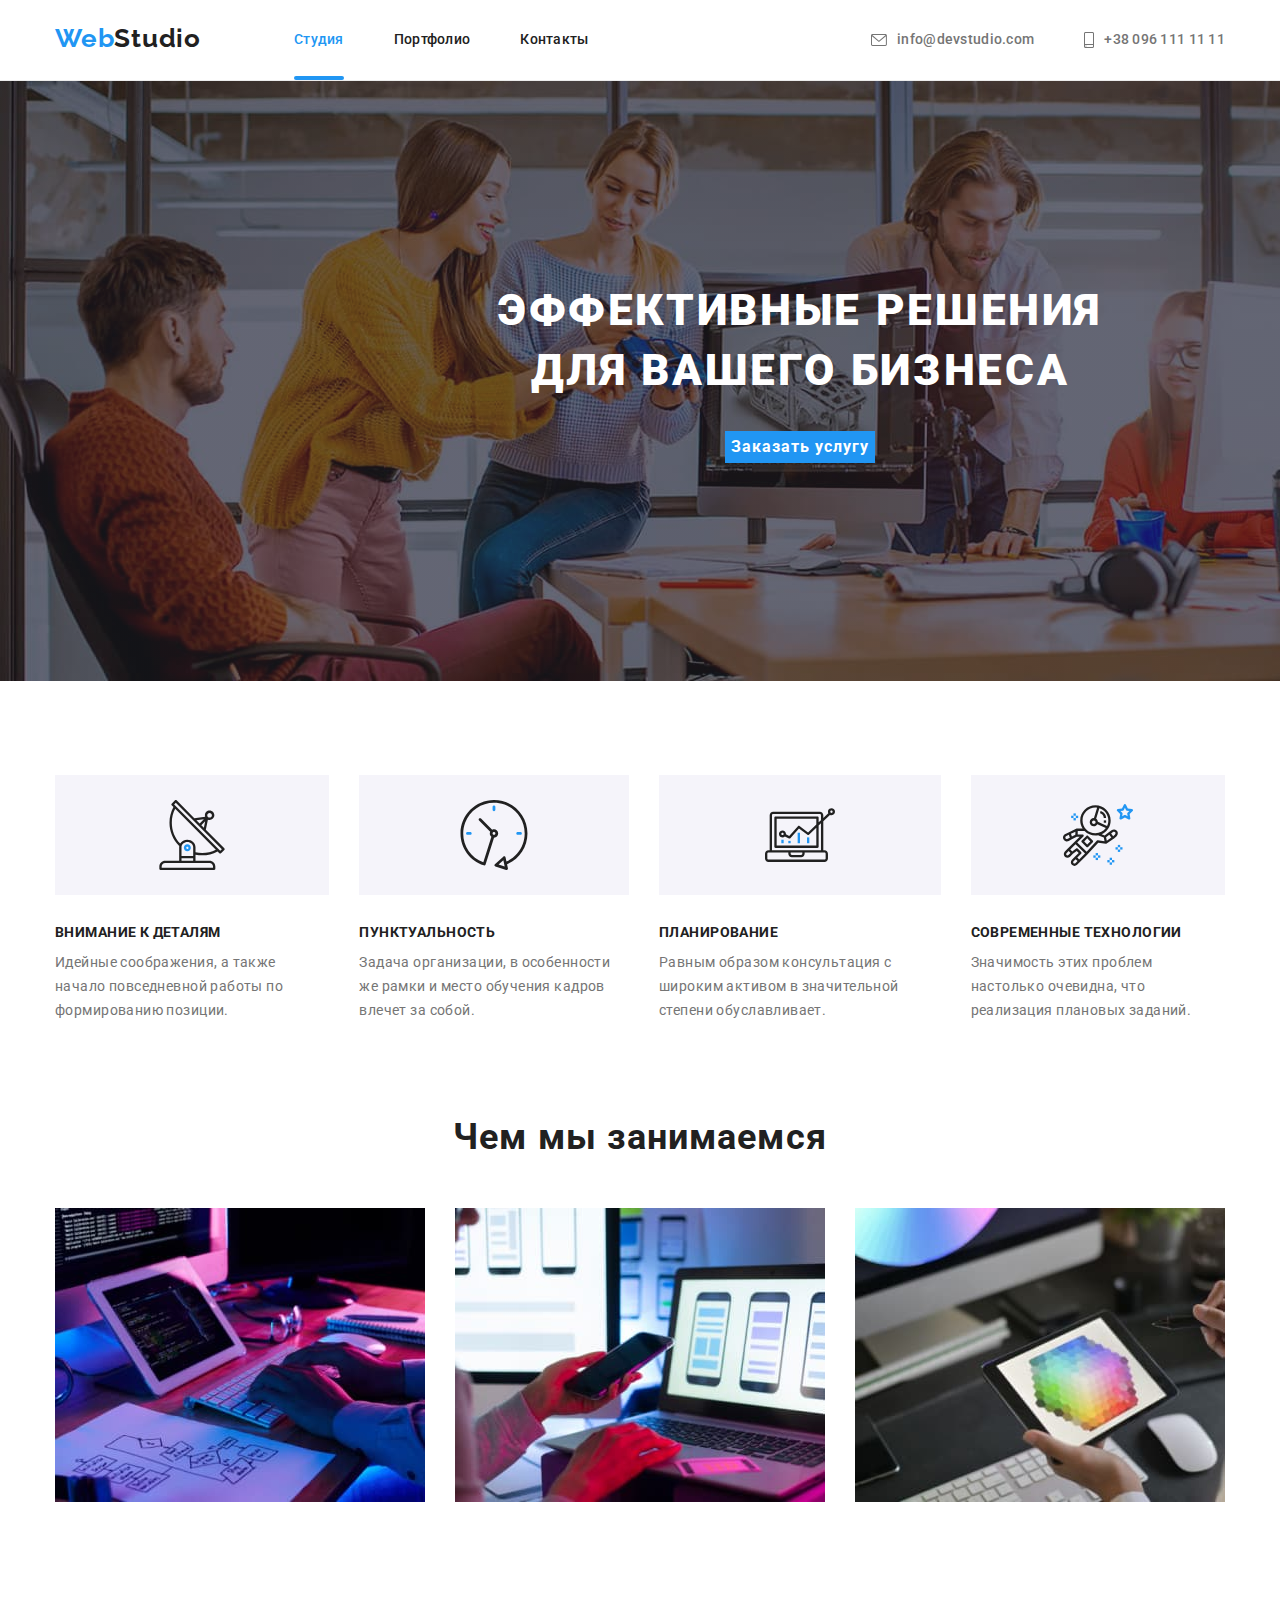
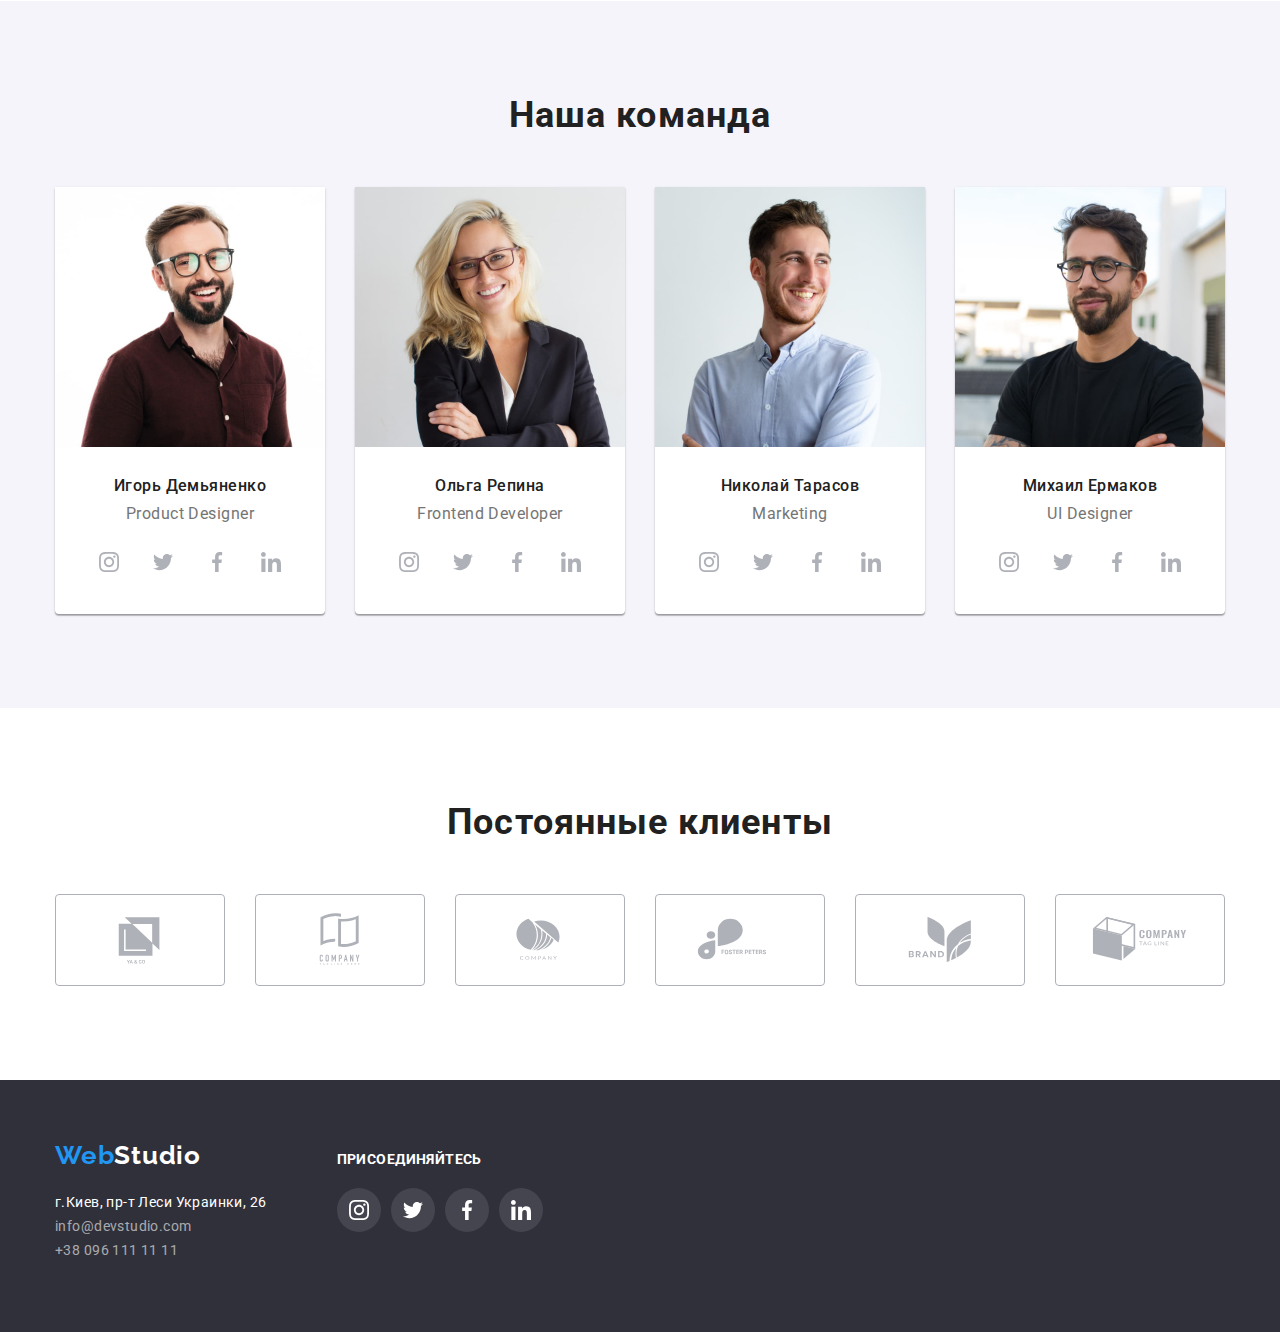
==== index.html @ f33205f9 "подчёркивание ссылки текущей страницы" ====
<!DOCTYPE html>
<html lang="en">
<head>
    <meta charset="UTF-8">
    <meta http-equiv="X-UA-Compatible" content="IE=edge">
    <meta name="viewport" content="width=device-width, initial-scale=1.0">
    <title>WebStudio</title>
    <link rel="preconnect" href="https://fonts.googleapis.com">
    <link rel="preconnect" href="https://fonts.gstatic.com" crossorigin>
    <link href="https://fonts.googleapis.com/css2?family=Raleway:wght@700&family=Roboto:wght@400;500;700;900&display=swap"
        rel="stylesheet">
        <link rel="stylesheet" href="https://cdnjs.cloudflare.com/ajax/libs/modern-normalize/1.1.0/modern-normalize.min.css">

    <link rel="stylesheet" href="./css/styles.css">
</head>
<body>
   <!-- header -->
    <header class="header-page">
        <div class="container ">
        <div class="header-container">
            <nav class="header-nav">
                <a href="./index.html" class="logo"><span class="header-logo">Web</span>Studio </a>
                <ul class="site-nav list">
                    <li class="item"> <a href="./index.html" class="link current">Студия</a></li>
                    <li class="item"> <a href="./portfolio.html" class="link">Портфолио</a></li>
                    <li class="item"> <a href="/" class="link">Контакты</a></li>
                </ul>
            </nav>
            <ul class="header-contacts list">
                <li class="item"> <a class="link" href="mailto:info@devstudio.com">
                    <svg class="header-contacts-icon" height="12" width="16">
                    <use href="./img/icons.svg/symbol-defs.svg#icon-envelope"> </use>
                    </svg>
                    info@devstudio.com</a></li>
                <li class="item"> <a class="link" href="tel:+380961111111">
                    <svg class="header-contacts-icon" height="16" width="10">
                        <use href="./img/icons.svg/symbol-defs.svg#icon-smartphone"> </use>

                    </svg>
                    +38 096 111 11 11</a></li>
            
            </ul>
        </div>
        </div>
    </header>
    
    <main>
        <!-- Hero -->
        <section class="hero">
            <div class="container">
            <h1 class="hero-title">Эффективные решения для вашего бизнеса</h1>
           <button type="button" class="hero-btn btn">Заказать услугу</button>
        </div>
        </section>
    <!-- Features -->
    <section class="features">
        <div class="container">
        <h2 class="visually-hidden">Особенности компании</h2>
        <ul class="features-list list">
            <li class="item"> 
                <div class="features-icons">
                   <svg width="70" height="70"  >
                       <use href="./img/icons.svg/symbol-defs.svg#icon-antenna-1"> </use>
                   </svg>
                </div>
                <h3 class="features-title">Внимание к деталям</h3>
                <p class="features-text">Идейные соображения, а также начало повседневной работы по формированию позиции. </p>
            </li>
            <li class="item">
                <div class="features-icons">
                    <svg width="70" height="70">
                        <use href="./img/icons.svg/symbol-defs.svg#icon-clock-1"> </use>
                    </svg>
                </div>
                <h3 class="features-title">Пунктуальность</h3>
                <p class="features-text">Задача организации, в особенности же рамки и место обучения кадров влечет за собой.</p>
            </li>
            <li class="item"> 
                <div class="features-icons">
                    <svg width="70" height="70">
                        <use href="./img/icons.svg/symbol-defs.svg#icon-diagram-1"> </use>
                    </svg>
                </div>
                <h3 class="features-title">Планирование</h3>
                <p class="features-text">Равным образом консультация с широким активом в значительной степени обуславливает.</p>
            </li>
            <li class="item">
                <div class="features-icons">
                    <svg width="70" height="70">
                        <use href="./img/icons.svg/symbol-defs.svg#icon-astronaut-1"></use>

                    </svg>
                     
                </div>
                <h3 class="features-title">Современные технологии</h3>
                <p class="features-text">Значимость этих проблем настолько очевидна, что реализация плановых заданий.</p>
            </li>
        </ul>
        </div>
    </section>

    <!-- Work --> 
    <section class="work">
        <div class="container">
        <h2 class="work-title">Чем мы занимаемся</h2>
        <ul class="work-list list">
            <li class="item"><img src="./img/box1.jpg" alt="Десктопные приложения" width="370" height="294"></li>
            <li class="item"><img src="./img/box2.jpg" alt="Мобильные приложения" width="370" height="294"></li>
            <li class="item"><img src="./img/box3.jpg" alt="Дизайнерские решения" width="370" height="294"></li>           
        </ul>
        </div>
    </section>
    <!-- Team-->
    <section class="team">
        <div class="container">
        <h2 class="team-title">Наша команда</h2>
        <ul class="team-list list">
            <li class="item team-item">
                    <img src="./img/foto1.jpg" class="team-picture" alt="Игорь Демьяненко" width="270" height="260">
                   <div class="team-cart">
                        <h3 class="picture-title">Игорь Демьяненко</h3>
                        <p class="picture-text">Product Designer</p>
                        <ul class="team-socials list">
                            <li class="team-socials-title">
                                <a href="" class="socials-links">
                                    <svg class="social-icon" width="20" height="20">
                                        <use href="./img/icons.svg/symbol-defs.svg#icon-instagram-2">
                                        </use>
                                    </svg>
                                </a>
                            </li>
                            <li class="team-socials-title">
                                <a href="" class="socials-links">
                                <svg class="social-icon" width="20" height="20">
                                    <use href="./img/icons.svg/symbol-defs.svg#icon-twitter-1">
                                    </use>
                                </svg>
                            </a>
                        </li>
                            <li class="team-socials-title">
                                <a href="" class="socials-links">
                                    <svg class="social-icon" width="20" height="20">
                                        <use href="./img/icons.svg/symbol-defs.svg#icon-facebook-1">
                                        </use>
                                    </svg>
                                </a>
                            </li>
                            <li class="team-socials-title">
                                <a href="" class="socials-links">
                                    <svg class="social-icon" width="20" height="20">
                                        <use href="./img/icons.svg/symbol-defs.svg#icon-linkedin-1">
                                        </use>
                                    </svg>
                                </a>
                            </li>
                        </ul>
                   </div>
            </li>
            <li class="item team-item">
                    <img src="./img/foto2.jpg"class="team-picture" alt="Ольга Репина" width="270" height="260">
                   <div class="team-cart">
                        <h3 class="picture-title">Ольга Репина</h3>
                        <p class="picture-text">Frontend Developer</p>
                        <ul class="team-socials list">
                            <li class="team-socials-title">
                                <a href="" class="socials-links">
                                    <svg class="social-icon" width="20" height="20">
                                        <use href="./img/icons.svg/symbol-defs.svg#icon-instagram-2">
                                        </use>
                                    </svg>
                                </a>
                            </li>
                            <li class="team-socials-title">
                                <a href="" class="socials-links">
                                    <svg class="social-icon" width="20" height="20">
                                        <use href="./img/icons.svg/symbol-defs.svg#icon-twitter-1">
                                        </use>
                                    </svg>
                                </a>
                            </li>
                            <li class="team-socials-title">
                                <a href="" class="socials-links">
                                    <svg class="social-icon" width="20" height="20">
                                        <use href="./img/icons.svg/symbol-defs.svg#icon-facebook-1">
                                        </use>
                                    </svg>
                                </a>
                            </li>
                            <li class="team-socials-title">
                                <a href="" class="socials-links">
                                    <svg class="social-icon" width="20" height="20">
                                        <use href="./img/icons.svg/symbol-defs.svg#icon-linkedin-1">
                                        </use>
                                    </svg>
                                </a>
                            </li>
                        </ul>
                   </div>
            </li>
            <li class="item team-item">
                    <img src="./img/foto3.jpg"class="team-picture" alt="Николай Тарасов" width="270" height="260">
                   <div class="team-cart">
                        <h3 class="picture-title">Николай Тарасов</h3>
                        <p class="picture-text">Marketing</p>
                        <ul class="team-socials list">
                            <li class="team-socials-title">
                                <a href="" class="socials-links">
                                    <svg class="social-icon" width="20" height="20">
                                        <use href="./img/icons.svg/symbol-defs.svg#icon-instagram-2">
                                        </use>
                                    </svg>
                                </a>
                            </li>
                            <li class="team-socials-title">
                                <a href="" class="socials-links">
                                    <svg class="social-icon" width="20" height="20">
                                        <use href="./img/icons.svg/symbol-defs.svg#icon-twitter-1">
                                        </use>
                                    </svg>
                                </a>
                            </li>
                            <li class="team-socials-title">
                                <a href="" class="socials-links">
                                    <svg class="social-icon" width="20" height="20">
                                        <use href="./img/icons.svg/symbol-defs.svg#icon-facebook-1">
                                        </use>
                                    </svg>
                                </a>
                            </li>
                            <li class="team-socials-title">
                                <a href="" class="socials-links">
                                    <svg class="social-icon" width="20" height="20">
                                        <use href="./img/icons.svg/symbol-defs.svg#icon-linkedin-1">
                                        </use>
                                    </svg>
                                </a>
                            </li>
                        </ul>
                   </div>
            </li>
            <li class="item team-item">
                    <img src="./img/foto4.jpg" class="team-picture"alt="Михаил Ермаков" width="270" height="260">
                  <div class="team-cart">
                        <h3 class="picture-title">Михаил Ермаков</h3>
                        <p class="picture-text">UI Designer</p>
                        <ul class="team-socials list">
                            <li class="team-socials-title">
                                <a href="" class="socials-links">
                                    <svg class="social-icon" width="20" height="20">
                                        <use href="./img/icons.svg/symbol-defs.svg#icon-instagram-2">
                                        </use>
                                    </svg>
                                </a>
                            </li>
                            <li class="team-socials-title">
                                <a href="" class="socials-links">
                                    <svg class="social-icon" width="20" height="20">
                                        <use href="./img/icons.svg/symbol-defs.svg#icon-twitter-1">
                                        </use>
                                    </svg>
                                </a>
                            </li>
                            <li class="team-socials-title">
                                <a href="" class="socials-links">
                                    <svg class="social-icon" width="20" height="20">
                                        <use href="./img/icons.svg/symbol-defs.svg#icon-facebook-1">
                                        </use>
                                    </svg>
                                </a>
                            </li>
                            <li class="team-socials-title">
                                <a href="" class="socials-links">
                                    <svg class="social-icon" width="20" height="20">
                                        <use href="./img/icons.svg/symbol-defs.svg#icon-linkedin-1">
                                        </use>
                                    </svg>
                                </a>
                            </li>
                        </ul>
                  </div>
            </li>

        </ul>
        </div>
    </section>
    <!--  Regular customers -->
    <section class="customers">
       <div class="container" >
            <h2 class="customers-title"> Постоянные клиенты</h2>
            <ul class="customers-list list">
                <li class="customer-item">
            <a href="" class="customers-link">
                <svg class="customers-icon">
                    <use href="./img/icons.svg/symbol-defs.svg#icon-Logo-1"></use>
                </svg>
            </a>
                </li>
                <li class="customer-item">
                    <a href="" class="customers-link">
                        <svg class="customers-icon">
                            <use href="./img/icons.svg/symbol-defs.svg#icon-Logo-2"></use>
                        </svg>
                    </a>
                </li>
                <li class="customer-item">
            <a href="" class="customers-link">
                <svg class="customers-icon">
                    <use href="./img/icons.svg/symbol-defs.svg#icon-Logo-3"></use>
                </svg>
            </a>
                </li>
                <li class="customer-item">
                    <a href="" class="customers-link">
                        <svg class="customers-icon">
                            <use href="./img/icons.svg/symbol-defs.svg#icon-Logo-4"></use>
                        </svg>
                    </a>
                </li>
                <li class="customer-item">
                    <a href="" class="customers-link">
                        <svg class="customers-icon">
                            <use href="./img/icons.svg/symbol-defs.svg#icon-Logo-5"></use>
                        </svg>
                    </a>
                </li>
                <li class="customer-item">
                    <a href="" class="customers-link">
                        <svg class="customers-icon">
                            <use href="./img/icons.svg/symbol-defs.svg#icon-Logo-6"></use>
                        </svg>
                    </a>
                </li>
            </ul>
       </div>
    </section>
    </main>
    <!-- Footer-->
    <footer class="footer">
<div class="container footer-container">
    <div class="footer-main">
        <a href="./index.html" class="footer-logo"> <span class="footer-web">Web</span>Studio</a>
        <address>
            <ul class="footer-link list">
                <li><a href="https://www.google.com.ua/maps/place/%D0%B1%D1%83%D0%BB.+%D0%9B%D0%B5%D1%81%D0%B8+%D0%A3%D0%BA%D1%80%D0%B0%D0%B8%D0%BD%D0%BA%D0%B8,+26,+%D0%9A%D0%B8%D0%B5%D0%B2,+02000/@50.4265807,30.5361971,17z/data=!3m1!4b1!4m5!3m4!1s0x40d4cf0e033ecbe9:0x57a4dffefec77da0!8m2!3d50.4265807!4d30.5383858?hl=ru"
                        class="link-map address ">
                        г.Киев, пр-т Леси Украинки, 26</a></li>
                <li> <a href="mailto:info@devstudio.com" class="link-email address ">info@devstudio.com</a></li>
                <li> <a href="tel:+380961111111" class="link-tel address ">+38 096 111 11 11</a></li>
            </ul>
        </address>
    </div>
    <div class="footer-join">
        <h3 class="footer-title">присоединяйтесь</h3>
        <ul class="footer-join-list list">
            <li class="join-item">
                <a href="" class="join-link">
                    <svg class="join-icon">
                        <use href="./img/icons.svg/symbol-defs.svg#icon-instagram-2"></use>
                    </svg>
                </a>
            </li>
            <li class="join-item">
                <a href="" class="join-link">
                    <svg class="join-icon">
                        <use href="./img/icons.svg/symbol-defs.svg#icon-twitter-1"></use>
                    </svg>
                </a>
            </li>
            <li class="join-item">
                <a href="" class="join-link">
                    <svg class="join-icon">
                        <use href="./img/icons.svg/symbol-defs.svg#icon-facebook-1"></use>
                    </svg>
                </a>
            </li>
            <li class="join-item">
                <a href="" class="join-link">
                    <svg class="join-icon">
                        <use href="./img/icons.svg/symbol-defs.svg#icon-linkedin-1"></use>
                    </svg>
                </a>
            </li>
        </ul>
    </div>
</div>
    </footer>
</body>
</html>
---- css/styles.css ----
:root {
  --primary-text-color: #212121;
  --text-color: #757575;
  --color-accent: #2196f3;
  --color-text-white: #ffffff;
  --margin-img: 30px;
}
body {
  font-family: "Roboto", sans-serif;
  background-color: #ffffff;
  color: var(--primary-text-color);
}
/*  Основной цвет текста черный #212121  */
/*  Вторичный цвет черного текста #757575 */
/*  Цвет текста белый #FFFFFF */
/*  Цвет акцента #2196F3 */
/*  Цвет футера емаил и тел rgba (255, 255, 255, 0.6)*/
/*  Первичный светлый цвет фона  #FFFFFF */
/*  Первичный черный цвет фона #2F303A */
/*  Вторичный светлый цвет фона #EEEEEE */
/*  Фон секции команда и фон кнопок #F5F4FA  */

.list {
  list-style: none;
  padding: 0px;
  margin: 0px;
}
.section {
  padding-top: 94px;
  padding-bottom: 94px;
}

.section .no-padding {
  padding-top: 0px;
  padding-bottom: 0px;
}
.container {
  margin-left: auto;
  margin-right: auto;
  width: 1200px;
  padding-left: 15px;
  padding-right: 15px;
  /* outline: 2px solid tomato */
}

*,
*::before,
*::after {
  box-sizing: border-box;
}

h1,
h2,
h3,
h4,
h5,
h6,
p {
  margin: 0;
}

/*------------Header-------  */
.header-page {
  border-bottom: 1px solid #ececec;
}

.logo {
  margin-right: 93px;
  padding-top: 23px;
  padding-bottom: 23px;
  font-family: "Raleway", sans-serif;
  font-style: normal;
  color: var(--primary-text-color);
  font-weight: 700;
  font-size: 26px;
  line-height: 1.19;
  letter-spacing: 0.03em;
  text-decoration: none;
}

.header-logo {
  color: var(--color-accent);
}
.header-container {
  display: flex;
  align-items: center;
}
.header-nav {
  display: flex;
}

.site-nav {
  display: flex;
  /* position: relative; */
}

/* .site-nav .item{ 
  margin-right: 50px;
}
.site-nav .item :last-child{
  margin: right 0%;
}*/
.site-nav .item + .item {
  margin-left: 50px;
}

.site-nav .link {
  display: block;
  padding-top: 32px;
  padding-bottom: 32px;
  color: var(--primary-text-color);
  font-weight: 500;
  font-size: 14px;
  line-height: 1.14;
  letter-spacing: 0.02em;
  text-decoration: none;
}
.site-nav .link:hover,
.site-nav .link:focus {
  color: var(--color-accent);
}

.site-nav .link.current {
  position: relative;
  color: var(--color-accent);
}
.site-nav .current::after {
  content: " ";
  position: absolute;
  bottom: 0;
  left: 0;
  width: 100%;
  height: 4px;
  border-radius: 4px;
  background-color: var(--color-accent);
}

/* Header-contacts */
.header-contacts {
  display: flex;
  margin-left: auto;
  align-items: center;
}
.header-contacts .item + .item {
  margin-left: 50px;
}

.header-contacts-icon {
  fill: currentColor;
  margin-right: 10px;
}

.header-contacts .link {
  display: flex;
  align-items: center;
  color: var(--text-color);
  font-weight: 500;
  font-size: 14px;
  line-height: 1.14;
  letter-spacing: 0.02em;
  text-decoration: none;
}
.header-contacts .link:hover,
.header-contacts .link:focus {
  color: var(--color-accent);
}

/* ----------- Hero------------ */
.hero {
  width: 1600px;
  height: 600px;
  padding-top: 200px;
  padding-bottom: 200px;
  margin-right: auto;
  margin-left: auto;
  background: #2f303a;
  text-align: center;
  background-image: linear-gradient(
      rgba(47, 48, 58, 0.4),
      rgba(47, 48, 58, 0.4)
    ),
    url(../img/hero.jpg);

  background-repeat: no-repeat;
  background-position: center;
  background-size: cover;
}
.hero-title {
  font-weight: 900;
  font-size: 44px;
  line-height: 1.36;
  text-align: center;
  letter-spacing: 0.06em;
  text-transform: uppercase;
  color: var(--color-text-white);
  display: inline-block;
  margin-top: 0px;
  margin-bottom: 30px;
  max-width: 696px;
}
.hero-btn {
  cursor: pointer;
  background-color: var(--color-accent);
  color: var(--color-text-white);
  font-weight: 700;
  font-size: 16px;
  line-height: 1.88;
  display: block;
  margin: auto;
  align-items: center;
  text-align: center;
  letter-spacing: 0.06em;
}
.btn {
  font-family: inherit;
  border: none;
}
/* .button { 
  cursor: pointer;
  color: var(--primary-text-color);
  background-color: #F5F4FA;
  font-family: inherit; 
} */

/* ------------Features -------- */

.features {
  padding-top: 94px;
  padding-bottom: 94px;
}

.visually-hidden {
  position: absolute;
  white-space: nowrap;
  width: 1px;
  height: 1px;
  overflow: hidden;
  border: 0;
  padding: 0;
  clip: rect(0 0 0 0);
  clip-path: inset(50%);
  margin: -1px;
}
.features-list {
  display: flex;
}

.features-list .item + .item {
  margin-left: 30px;
}
.features-icons {
  display: flex;
  justify-content: center;
  align-items: center;
  height: 120px;
  background-color: #f5f4fa;
  margin-bottom: 30px;
}

.features-title {
  font-weight: 700;
  font-size: 14px;
  line-height: 1.14;
  letter-spacing: 0.03em;
  text-transform: uppercase;
  color: var(--primary-text-color);
  padding: 0px;
  margin-bottom: 10px;
}

.features-text {
  font-size: 14px;
  line-height: 1.71;
  letter-spacing: 0.03em;
  color: var(--text-color);
  padding: 0px;
  margin: 0px;
}

/* -----   work --------- */

.work {
  padding-bottom: 94px;
}

.work-title {
  font-weight: 700;
  font-size: 36px;
  line-height: 1.16;
  text-align: center;
  letter-spacing: 0.03em;
  color: var(--primary-text-color);
  margin-top: 0px;
  margin-bottom: 50px;
}
.work-list {
  display: flex;
}
.work-list .item + .item {
  margin-left: 30px;
}

/* ------- Team---------- */
.team {
  background: #f5f4fa;
  padding-top: 94px;
  padding-bottom: 94px;
}

.team-title {
  font-weight: 700;
  font-size: 36px;
  line-height: 1.16;
  text-align: center;
  letter-spacing: 0.03em;
  color: var(--primary-text-color);
  margin-top: 0px;
  margin-bottom: 50px;
}

.team-list {
  display: flex;
  flex-wrap: wrap;
  margin-left: -30px;
}

.team-item {
  background-color: #ffffff;
  flex-basis: calc(100% / 4 - 30px);
  margin-left: 30px;
  box-shadow: 0px 1px 3px rgba(0, 0, 0, 0.12), 0px 1px 1px rgba(0, 0, 0, 0.14),
    0px 2px 1px rgba(0, 0, 0, 0.2);
  border-radius: 0px 0px 4px 4px;
}
.team-picture {
  display: block;
  max-width: 100%;
  height: auto;
}

.team-cart {
  padding-top: 30px;
  padding-bottom: 30px;
}

.picture-title {
  font-weight: 500;
  font-size: 16px;
  line-height: 1.18;
  text-align: center;
  letter-spacing: 0.03em;
  color: var(--primary-text-color);
  margin-bottom: 10px;
}

.picture-text {
  font-size: 16px;
  line-height: 1.18;
  text-align: center;
  letter-spacing: 0.03em;
  color: var(--text-color);
  padding: 0px;
  margin: 0 0 16px 0;
}
.team-socials {
  display: flex;
  justify-content: center;
}

.team-socials-title + .team-socials-title {
  margin-left: 10px;
}
.socials-links {
  display: flex;
  justify-content: center;
  align-items: center;
  border-radius: 50%;
  width: 44px;
  height: 44px;
  color: #afb1b8;
}
.socials-links:hover,
.socials-links:focus {
  background-color: var(--color-accent);
  color: var(--color-text-white);
}
.social-icon {
  fill: currentColor;
}

/* ----- Regular customers ----*/
.customers {
  padding-top: 94px;
  padding-bottom: 94px;
}
.customers-title {
  font-weight: 700;
  font-size: 36px;
  line-height: 1.6 px;
  text-align: center;
  letter-spacing: 0.03em;
  color: var(--primary-text-color);
  margin-bottom: 50px;
}
.customers-list {
  display: flex;
  justify-content: space-between;
}
.customer-item {
  display: flex;
}
.customers-link {
  align-items: center;
  display: flex;
  justify-content: center;
  color: #afb1b8;
  width: 170px;
  height: 92px;
  border: 1px solid #afb1b8;
  border-radius: 4px;
}
.customers-icon {
  fill: currentColor;
  width: 106px;
  height: 60px;
}
.customers-link:hover,
.customers-link:focus {
  background-color: #ffffff;
  color: var(--color-accent);
  border-color: var(--color-accent);
}
/* ------ footer------- */
.footer {
  background-color: #2f303a;
  padding-top: 60px;
  padding-bottom: 60px;
}
.footer-container {
  display: flex;
  align-items: baseline;
}
.footer-logo {
  font-family: "Raleway", sans-serif;
  font-style: normal;
  font-weight: 700;
  font-size: 26px;
  line-height: 1.19;
  letter-spacing: 0.03em;
  color: var(--color-text-white);
  text-decoration: none;
}
.footer-web {
  color: var(--color-accent);
}

.footer-link {
  font-style: normal;
  text-decoration: none;
  margin-top: 20px;
  margin-bottom: 9px;
}
.address:hover,
.address:focus {
  color: var(--color-accent);
}
.link-map {
  font-size: 14px;
  line-height: 1.71;
  letter-spacing: 0.03em;
  color: var(--color-text-white);

  text-decoration: none;
}
.link-email {
  font-size: 14px;
  line-height: 1.71;
  letter-spacing: 0.03em;
  color: rgba(255, 255, 255, 0.6);
  text-decoration: none;
}
.link-tel {
  font-size: 14px;
  line-height: 1.71;
  letter-spacing: 0.03em;
  color: rgba(255, 255, 255, 0.6);
  text-decoration: none;
}
.footer-title {
  font-weight: 700;
  font-size: 14px;
  line-height: 1.14;
  letter-spacing: 0.03em;
  text-transform: uppercase;
  color: var(--color-text-white);
  margin-bottom: 20px;
}
.footer-join {
  margin-left: 70px;
}
.footer-join-list {
  display: flex;
  justify-content: center;
}
.join-item + .join-item {
  margin-left: 10px;
}
.join-link {
  display: flex;
  justify-content: center;
  align-items: center;
  border-radius: 50%;
  width: 44px;
  height: 44px;
  background: rgba(255, 255, 255, 0.1);
}
.join-link:hover,
.join-link:focus {
  background-color: var(--color-accent);
  color: var(--color-text-white);
}
.join-icon {
  width: 20px;
  height: 20px;
  fill: var(--color-text-white);
}
/* ----- PORTFOLIO--------- */
/* ------ filters---------- */
.filters-list {
  display: flex;
  justify-content: center;
  margin-bottom: 50px;
}
.filters-list .item + .item {
  margin-left: 8px;
}

.filters-btn {
  cursor: pointer;
  color: var(--primary-text-color);
  background-color: #f5f4fa;
  font-weight: 500;
  font-size: 16px;
  border-radius: 4px;
  line-height: 1.62;
  text-align: center;
  letter-spacing: 0.03em;
  font-family: inherit;
  border: none;
  padding: 6px 22px;
}
.filters-btn-current {
  color: var(--color-text-white);
  background-color: var(--color-accent);
}
.filters-btn:hover,
.filters-btn:focus {
  color: var(--color-text-white);
  background-color: var(--color-accent);
  box-shadow: 0px 3px 1px rgba(0, 0, 0, 0.1), 0px 1px 2px rgba(0, 0, 0, 0.08),
    0px 2px 2px rgba(0, 0, 0, 0.12);
  border-radius: 4px;
}

/* ----- project ------- */
.project {
  padding-bottom: 94px;
  padding-top: 94px;
}
.project-img {
  display: block;
  max-width: 100%;
  height: auto;
}
.project-card {
  display: block;
  text-decoration: none;
}
.project-card:hover,
.project-card:focus {
  box-shadow: 0px 1px 1px rgba(0, 0, 0, 0.12), 0px 4px 4px rgba(0, 0, 0, 0.06),
    1px 4px 6px rgba(0, 0, 0, 0.16);
}
.project-content {
  padding: 20px 24px;
  border: 1px solid #eeeeee;
}

.project-list {
  background: var(--color-text-white);
  display: flex;
  flex-wrap: wrap;
  margin-left: -30px;
  margin-bottom: -30px;
  justify-content: center;
  align-items: center;
}

.project-list .item {
  flex-basis: calc(100% / 3 - 30px);
  margin-left: 30px;
  margin-bottom: 30px;
}

.project-title {
  font-weight: 700;
  font-size: 18px;
  line-height: 2;
  letter-spacing: 0.06em;
  color: var(--primary-text-color);
  margin-bottom: 4px;
}

.project-text {
  font-size: 16px;
  line-height: 1.88;
  letter-spacing: 0.03em;
  color: var(--text-color);
  padding: 0px;
  margin: 0px;
}
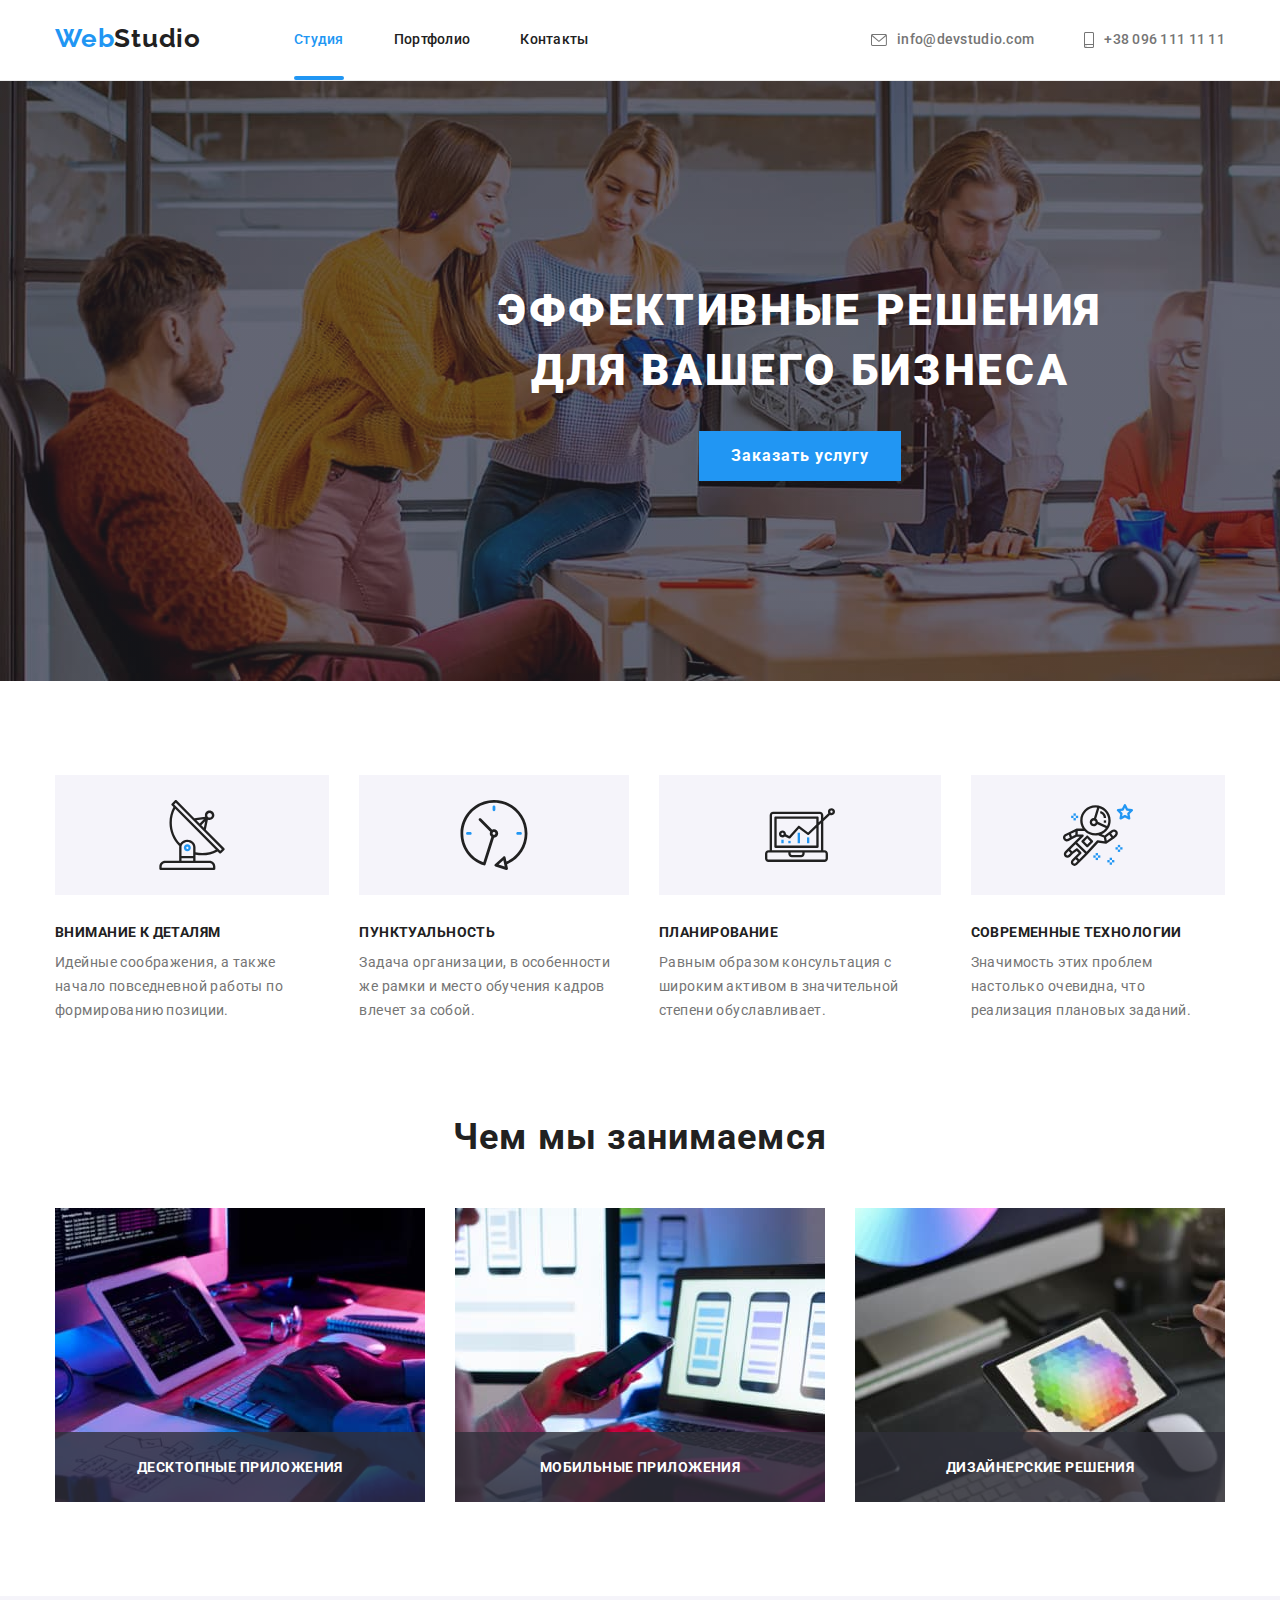
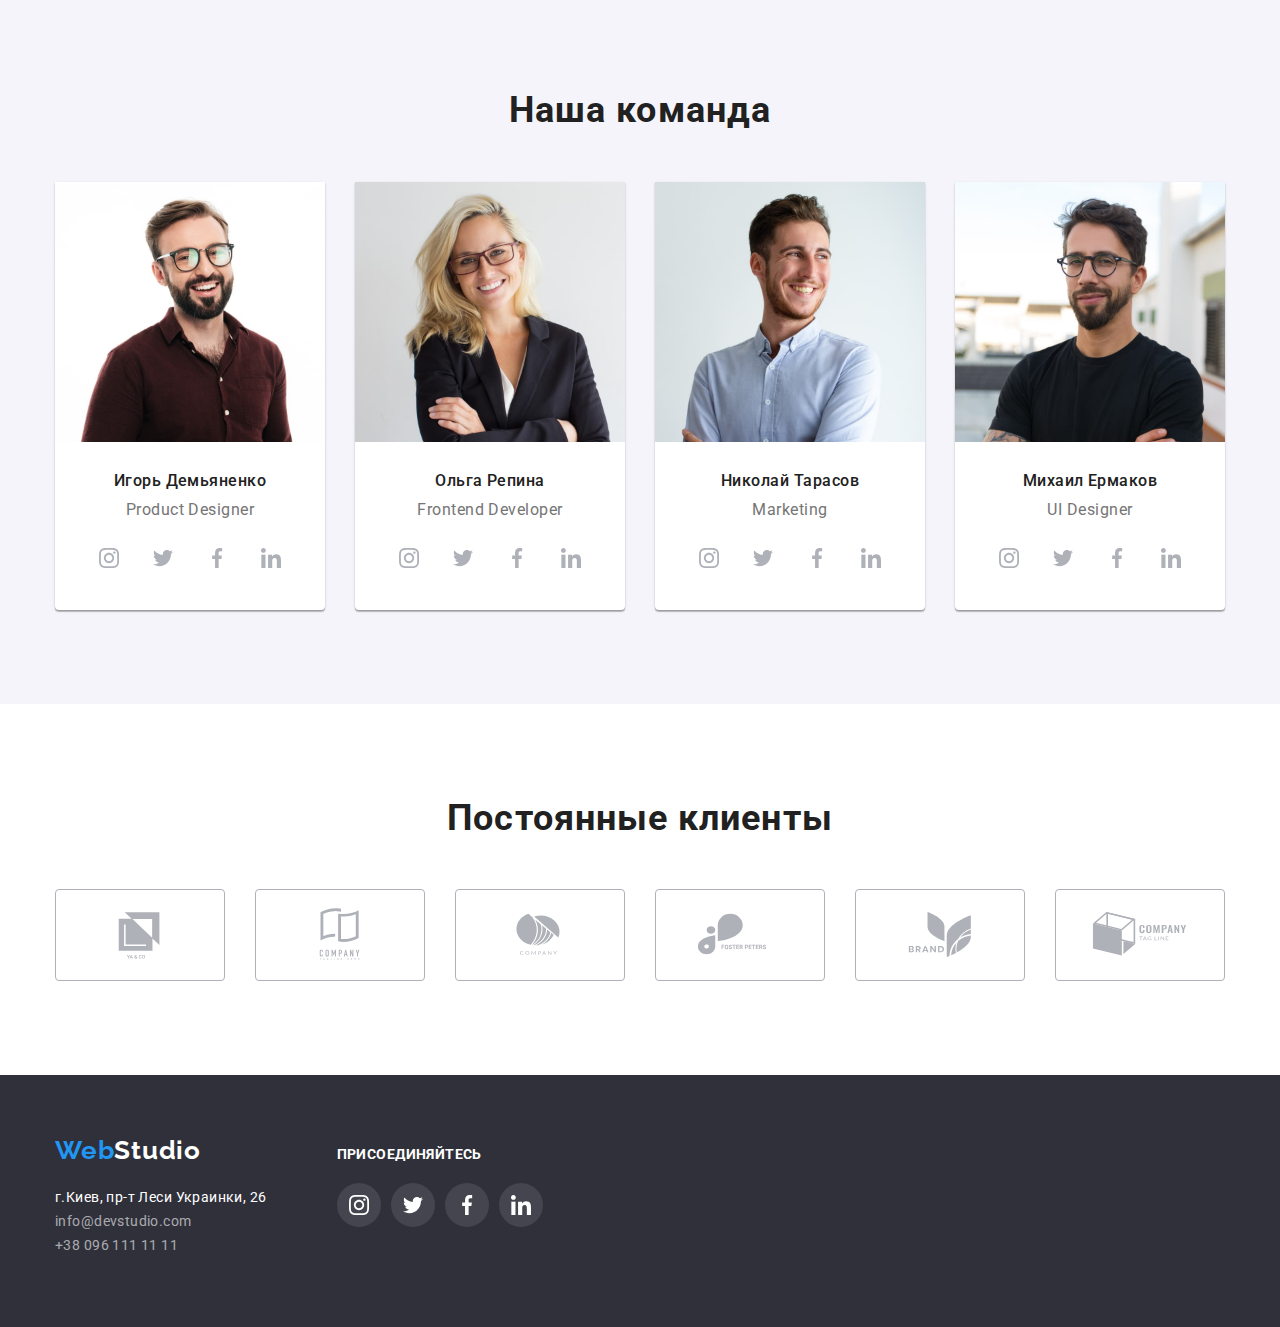
==== commit 216383c0: "Модальное окно" ====
--- a/index.html
+++ b/index.html
@@ -49,7 +49,7 @@
         <section class="hero">
             <div class="container">
             <h1 class="hero-title">Эффективные решения для вашего бизнеса</h1>
-           <button type="button" class="hero-btn btn">Заказать услугу</button>
+           <button type="button" class="hero-btn btn" data-modal-open >Заказать услугу</button>
         </div>
         </section>
     <!-- Features -->
@@ -104,9 +104,25 @@
         <div class="container">
         <h2 class="work-title">Чем мы занимаемся</h2>
         <ul class="work-list list">
-            <li class="item"><img src="./img/box1.jpg" alt="Десктопные приложения" width="370" height="294"></li>
-            <li class="item"><img src="./img/box2.jpg" alt="Мобильные приложения" width="370" height="294"></li>
-            <li class="item"><img src="./img/box3.jpg" alt="Дизайнерские решения" width="370" height="294"></li>           
+            <li class="work-item">
+                <div class="work-box">
+                    <img src="./img/box1.jpg" alt="Десктопные приложения" width="370" height="294">
+                    <p class="text-img">Десктопные приложения</p>
+                    </div>
+                    </li>
+                
+            <li class="work-item">
+                <div class="work-box">
+                    <img src="./img/box2.jpg" alt="Мобильные приложения" width="370" height="294">
+                    <p class="text-img">Мобильные приложения</p>
+                </div>
+            </li>
+            <li class="work-item">
+                <div class="work-box">
+                    <img src="./img/box3.jpg" alt="Дизайнерские решения" width="370" height="294">
+                    <p class="text-img">Дизайнерские решения</p>
+                </div>
+            </li>           
         </ul>
         </div>
     </section>
@@ -384,5 +400,15 @@
     </div>
 </div>
     </footer>
+    <div class="backdrop is-hidden" data-modal>
+        <div class="modal">
+            <button type="button" class="btn-modal-close"data-modal-close>
+<svg class="btn-mod-icon"width="18" height="18"> 
+    <use href="./img/icons.svg/symbol-defs.svg#icon-Vector" ></use>
+</svg>
+            </button>
+        </div>
+    </div>
+    <script src="./js/modal.js"></script>
 </body>
 </html>--- a/css/styles.css
+++ b/css/styles.css
@@ -76,11 +76,16 @@
   line-height: 1.19;
   letter-spacing: 0.03em;
   text-decoration: none;
-}
-
+  transition: color 250ms cubic-bezier(0.4, 0, 0.2, 1);
+}
+.logo:hover,
+.logo:focus {
+  color: var(--color-accent);
+}
 .header-logo {
   color: var(--color-accent);
 }
+
 .header-container {
   display: flex;
   align-items: center;
@@ -91,7 +96,7 @@
 
 .site-nav {
   display: flex;
-  /* position: relative; */
+  position: relative;
 }
 
 /* .site-nav .item{ 
@@ -114,6 +119,7 @@
   line-height: 1.14;
   letter-spacing: 0.02em;
   text-decoration: none;
+  transition: color 250ms cubic-bezier(0.4, 0, 0.2, 1);
 }
 .site-nav .link:hover,
 .site-nav .link:focus {
@@ -159,6 +165,7 @@
   line-height: 1.14;
   letter-spacing: 0.02em;
   text-decoration: none;
+  transition: color 250ms cubic-bezier(0.4, 0, 0.2, 1);
 }
 .header-contacts .link:hover,
 .header-contacts .link:focus {
@@ -210,6 +217,7 @@
   align-items: center;
   text-align: center;
   letter-spacing: 0.06em;
+  padding: 10px 32px;
 }
 .btn {
   font-family: inherit;
@@ -296,8 +304,31 @@
 .work-list {
   display: flex;
 }
-.work-list .item + .item {
+.work-list .work-item + .work-item {
   margin-left: 30px;
+}
+
+.work-box {
+  display: flex;
+  position: relative;
+}
+.text-img {
+  position: absolute;
+  bottom: 0;
+  left: 0;
+  display: flex;
+  justify-content: center;
+  align-items: center;
+  width: 100%;
+  height: 70px;
+  font-weight: 700;
+  font-size: 14px;
+  line-height: 16px;
+  text-align: center;
+  letter-spacing: 0.03em;
+  text-transform: uppercase;
+  color: #ffffff;
+  background: rgba(47, 48, 58, 0.8);
 }
 
 /* ------- Team---------- */
@@ -378,6 +409,7 @@
   width: 44px;
   height: 44px;
   color: #afb1b8;
+  transition: color 250ms cubic-bezier(0.4, 0, 0.2, 1);
 }
 .socials-links:hover,
 .socials-links:focus {
@@ -418,6 +450,7 @@
   height: 92px;
   border: 1px solid #afb1b8;
   border-radius: 4px;
+  transition: color 250ms cubic-bezier(0.4, 0, 0.2, 1);
 }
 .customers-icon {
   fill: currentColor;
@@ -449,7 +482,14 @@
   letter-spacing: 0.03em;
   color: var(--color-text-white);
   text-decoration: none;
-}
+  transition: color 250ms cubic-bezier(0.4, 0, 0.2, 1);
+}
+
+.footer-logo:hover,
+.footer-logo:focus {
+  color: var(--color-accent);
+}
+
 .footer-web {
   color: var(--color-accent);
 }
@@ -459,6 +499,9 @@
   text-decoration: none;
   margin-top: 20px;
   margin-bottom: 9px;
+}
+.address {
+  transition: color 250ms cubic-bezier(0.4, 0, 0.2, 1);
 }
 .address:hover,
 .address:focus {
@@ -513,6 +556,7 @@
   width: 44px;
   height: 44px;
   background: rgba(255, 255, 255, 0.1);
+  transition: background-color 250ms cubic-bezier(0.4, 0, 0.2, 1);
 }
 .join-link:hover,
 .join-link:focus {
@@ -548,6 +592,7 @@
   font-family: inherit;
   border: none;
   padding: 6px 22px;
+  transition: background-color 250ms cubic-bezier(0.4, 0, 0.2, 1);
 }
 .filters-btn-current {
   color: var(--color-text-white);
@@ -575,12 +620,37 @@
 .project-card {
   display: block;
   text-decoration: none;
+  transition: box-shadow 250ms cubic-bezier(0.4, 0, 0.2, 1);
 }
 .project-card:hover,
 .project-card:focus {
   box-shadow: 0px 1px 1px rgba(0, 0, 0, 0.12), 0px 4px 4px rgba(0, 0, 0, 0.06),
     1px 4px 6px rgba(0, 0, 0, 0.16);
 }
+.project-card-overlay {
+  position: relative;
+  overflow: hidden;
+}
+
+.project-overlay-text {
+  position: absolute;
+  top: 0;
+  left: 0;
+  width: 100%;
+  height: 100%;
+  overflow: visible;
+  padding: 63px 24px;
+  color: var(--color-text-white);
+  background-color: var(--color-accent);
+  font-size: 18px;
+  line-height: 1.55;
+  transform: translateY(100%);
+  transition: transform 250ms cubic-bezier(0.4, 0, 0.2, 1),
+    background-color 250ms cubic-bezier(0.4, 0, 0.2, 1);
+}
+.project-card-overlay:hover .project-overlay-text {
+  transform: translateY(0);
+}
 .project-content {
   padding: 20px 24px;
   border: 1px solid #eeeeee;
@@ -619,3 +689,51 @@
   padding: 0px;
   margin: 0px;
 }
+.backdrop {
+  position: fixed;
+  top: 0;
+  left: 0;
+
+  width: 100%;
+  height: 100%;
+  background: rgba(0, 0, 0, 0.2);
+  transition: opacity 250ms, visibility 250ms;
+}
+
+.modal {
+  position: absolute;
+  top: 50%;
+  left: 50%;
+  transform: translate(-50%, -50%);
+
+  min-width: 528px;
+  min-height: 581px;
+  background-color: #fff;
+  box-shadow: 0px 1px 3px rgba(0, 0, 0, 0.12), 0px 1px 1px rgba(0, 0, 0, 0.14),
+    0px 2px 1px rgba(0, 0, 0, 0.2);
+  border-radius: 4px;
+}
+.btn-modal-close {
+  position: absolute;
+  top: 8px;
+  right: 8px;
+  display: flex;
+  justify-content: center;
+  align-items: center;
+  background: transparent;
+  border: 1px solid rgba(0, 0, 0, 0.1);
+  border-radius: 50%;
+  width: 30px;
+  height: 30px;
+  padding: 6px;
+}
+.btn-mod-icon {
+  /* width: 18px;
+  height: 18px; */
+  fill: var(--primary-text-color);
+}
+.is-hidden {
+  opacity: 0;
+  pointer-events: none;
+  visibility: hidden;
+}
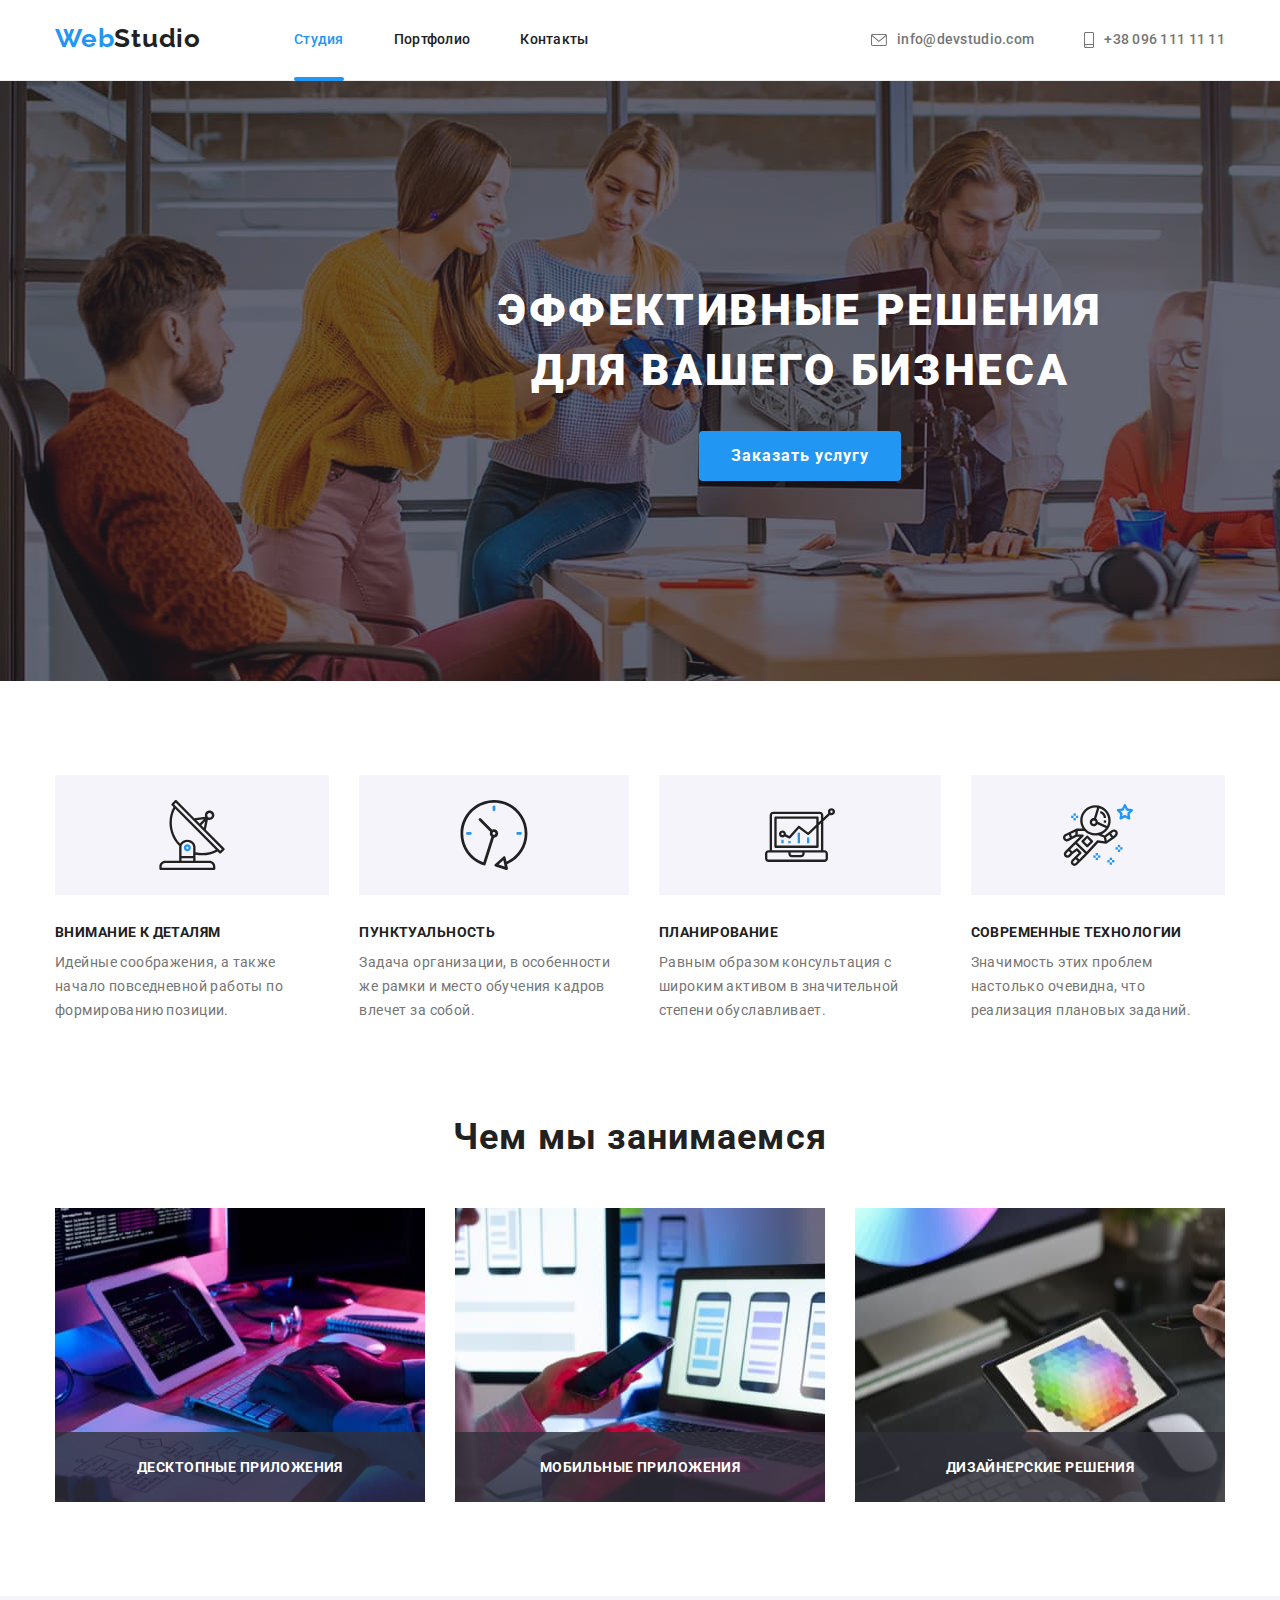
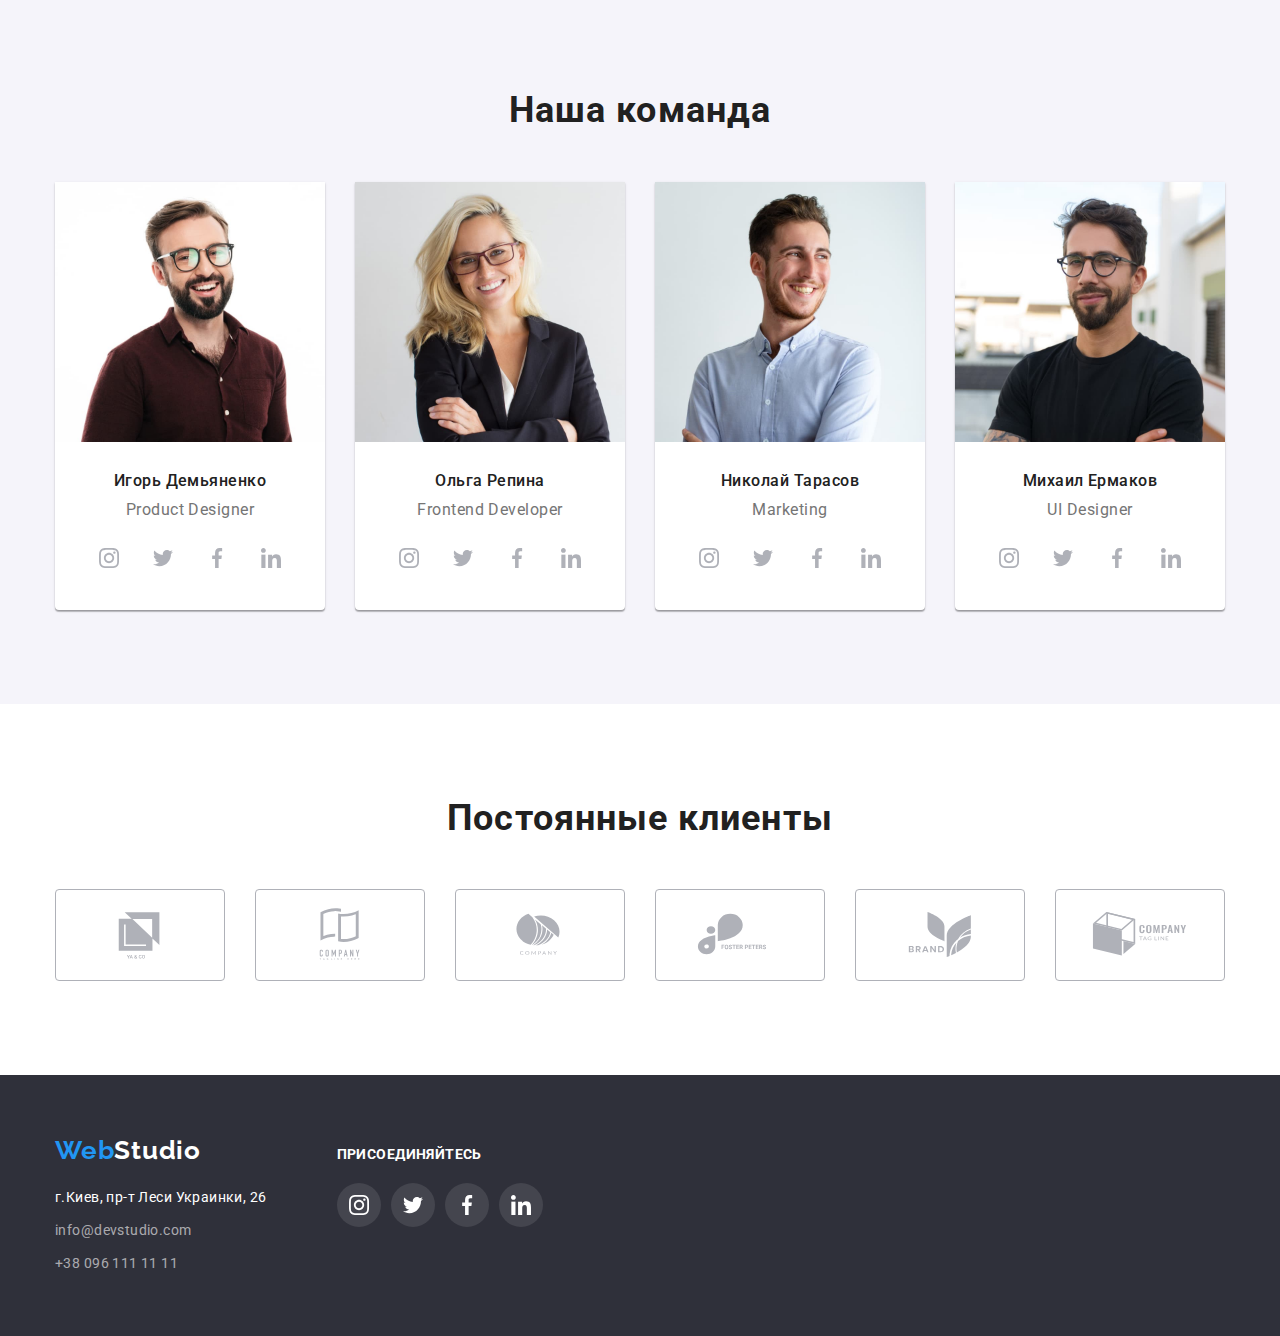
==== commit 26ffaf58: "Исправления после проверки" ====
--- a/index.html
+++ b/index.html
@@ -357,10 +357,10 @@
         <a href="./index.html" class="footer-logo"> <span class="footer-web">Web</span>Studio</a>
         <address>
             <ul class="footer-link list">
-                <li><a href="https://www.google.com.ua/maps/place/%D0%B1%D1%83%D0%BB.+%D0%9B%D0%B5%D1%81%D0%B8+%D0%A3%D0%BA%D1%80%D0%B0%D0%B8%D0%BD%D0%BA%D0%B8,+26,+%D0%9A%D0%B8%D0%B5%D0%B2,+02000/@50.4265807,30.5361971,17z/data=!3m1!4b1!4m5!3m4!1s0x40d4cf0e033ecbe9:0x57a4dffefec77da0!8m2!3d50.4265807!4d30.5383858?hl=ru"
+                <li class="footer-address"><a href="https://www.google.com.ua/maps/place/%D0%B1%D1%83%D0%BB.+%D0%9B%D0%B5%D1%81%D0%B8+%D0%A3%D0%BA%D1%80%D0%B0%D0%B8%D0%BD%D0%BA%D0%B8,+26,+%D0%9A%D0%B8%D0%B5%D0%B2,+02000/@50.4265807,30.5361971,17z/data=!3m1!4b1!4m5!3m4!1s0x40d4cf0e033ecbe9:0x57a4dffefec77da0!8m2!3d50.4265807!4d30.5383858?hl=ru"
                         class="link-map address ">
                         г.Киев, пр-т Леси Украинки, 26</a></li>
-                <li> <a href="mailto:info@devstudio.com" class="link-email address ">info@devstudio.com</a></li>
+                <li class="footer-address"> <a href="mailto:info@devstudio.com" class="link-email address ">info@devstudio.com</a></li>
                 <li> <a href="tel:+380961111111" class="link-tel address ">+38 096 111 11 11</a></li>
             </ul>
         </address>
--- a/css/styles.css
+++ b/css/styles.css
@@ -133,7 +133,7 @@
 .site-nav .current::after {
   content: " ";
   position: absolute;
-  bottom: 0;
+  bottom: -1px;
   left: 0;
   width: 100%;
   height: 4px;
@@ -218,6 +218,9 @@
   text-align: center;
   letter-spacing: 0.06em;
   padding: 10px 32px;
+  box-shadow: 0px 4px 4px rgba(0, 0, 0, 0.15);
+  border-radius: 4px;
+  transition: color 250ms cubic-bezier(0.4, 0, 0.2, 1);
 }
 .btn {
   font-family: inherit;
@@ -409,7 +412,8 @@
   width: 44px;
   height: 44px;
   color: #afb1b8;
-  transition: color 250ms cubic-bezier(0.4, 0, 0.2, 1);
+  transition: color 250ms cubic-bezier(0.4, 0, 0.2, 1),
+    background-color 250ms cubic-bezier(0.4, 0, 0.2, 1);
 }
 .socials-links:hover,
 .socials-links:focus {
@@ -498,6 +502,9 @@
   font-style: normal;
   text-decoration: none;
   margin-top: 20px;
+}
+
+.footer-address {
   margin-bottom: 9px;
 }
 .address {
@@ -592,7 +599,9 @@
   font-family: inherit;
   border: none;
   padding: 6px 22px;
-  transition: background-color 250ms cubic-bezier(0.4, 0, 0.2, 1);
+  transition: background-color 250ms cubic-bezier(0.4, 0, 0.2, 1),
+    color 250ms cubic-bezier(0.4, 0, 0.2, 1),
+    box-shadow 250ms cubic-bezier(0.4, 0, 0.2, 1);
 }
 .filters-btn-current {
   color: var(--color-text-white);
@@ -641,16 +650,23 @@
   overflow: visible;
   padding: 63px 24px;
   color: var(--color-text-white);
-  background-color: var(--color-accent);
+  background-color: rgba(33, 150, 243, 0.9);
   font-size: 18px;
   line-height: 1.55;
   transform: translateY(100%);
   transition: transform 250ms cubic-bezier(0.4, 0, 0.2, 1),
     background-color 250ms cubic-bezier(0.4, 0, 0.2, 1);
 }
-.project-card-overlay:hover .project-overlay-text {
+/* .project-card-overlay:hover .project-overlay-text,
+.project-card-overlay:focus .project-overlay-text {
   transform: translateY(0);
-}
+} */
+.project-card:hover .project-overlay-text,
+.project-card:focus .project-overlay-text {
+  transform: translateY(0);
+  /* background-color: rgba(33, 150, 243, 0.9); */
+}
+
 .project-content {
   padding: 20px 24px;
   border: 1px solid #eeeeee;
@@ -693,11 +709,11 @@
   position: fixed;
   top: 0;
   left: 0;
-
   width: 100%;
   height: 100%;
   background: rgba(0, 0, 0, 0.2);
-  transition: opacity 250ms, visibility 250ms;
+  transition: opacity 250ms cubic-bezier(0.4, 0, 0.2, 1),
+    visibility 250ms cubic-bezier(0.4, 0, 0.2, 1);
 }
 
 .modal {
@@ -723,6 +739,7 @@
   background: transparent;
   border: 1px solid rgba(0, 0, 0, 0.1);
   border-radius: 50%;
+  cursor: pointer;
   width: 30px;
   height: 30px;
   padding: 6px;
@@ -736,4 +753,6 @@
   opacity: 0;
   pointer-events: none;
   visibility: hidden;
-}
+  transition: opacity 250ms cubic-bezier(0.4, 0, 0.2, 1),
+    visibility 250ms cubic-bezier(0.4, 0, 0.2, 1);
+}
